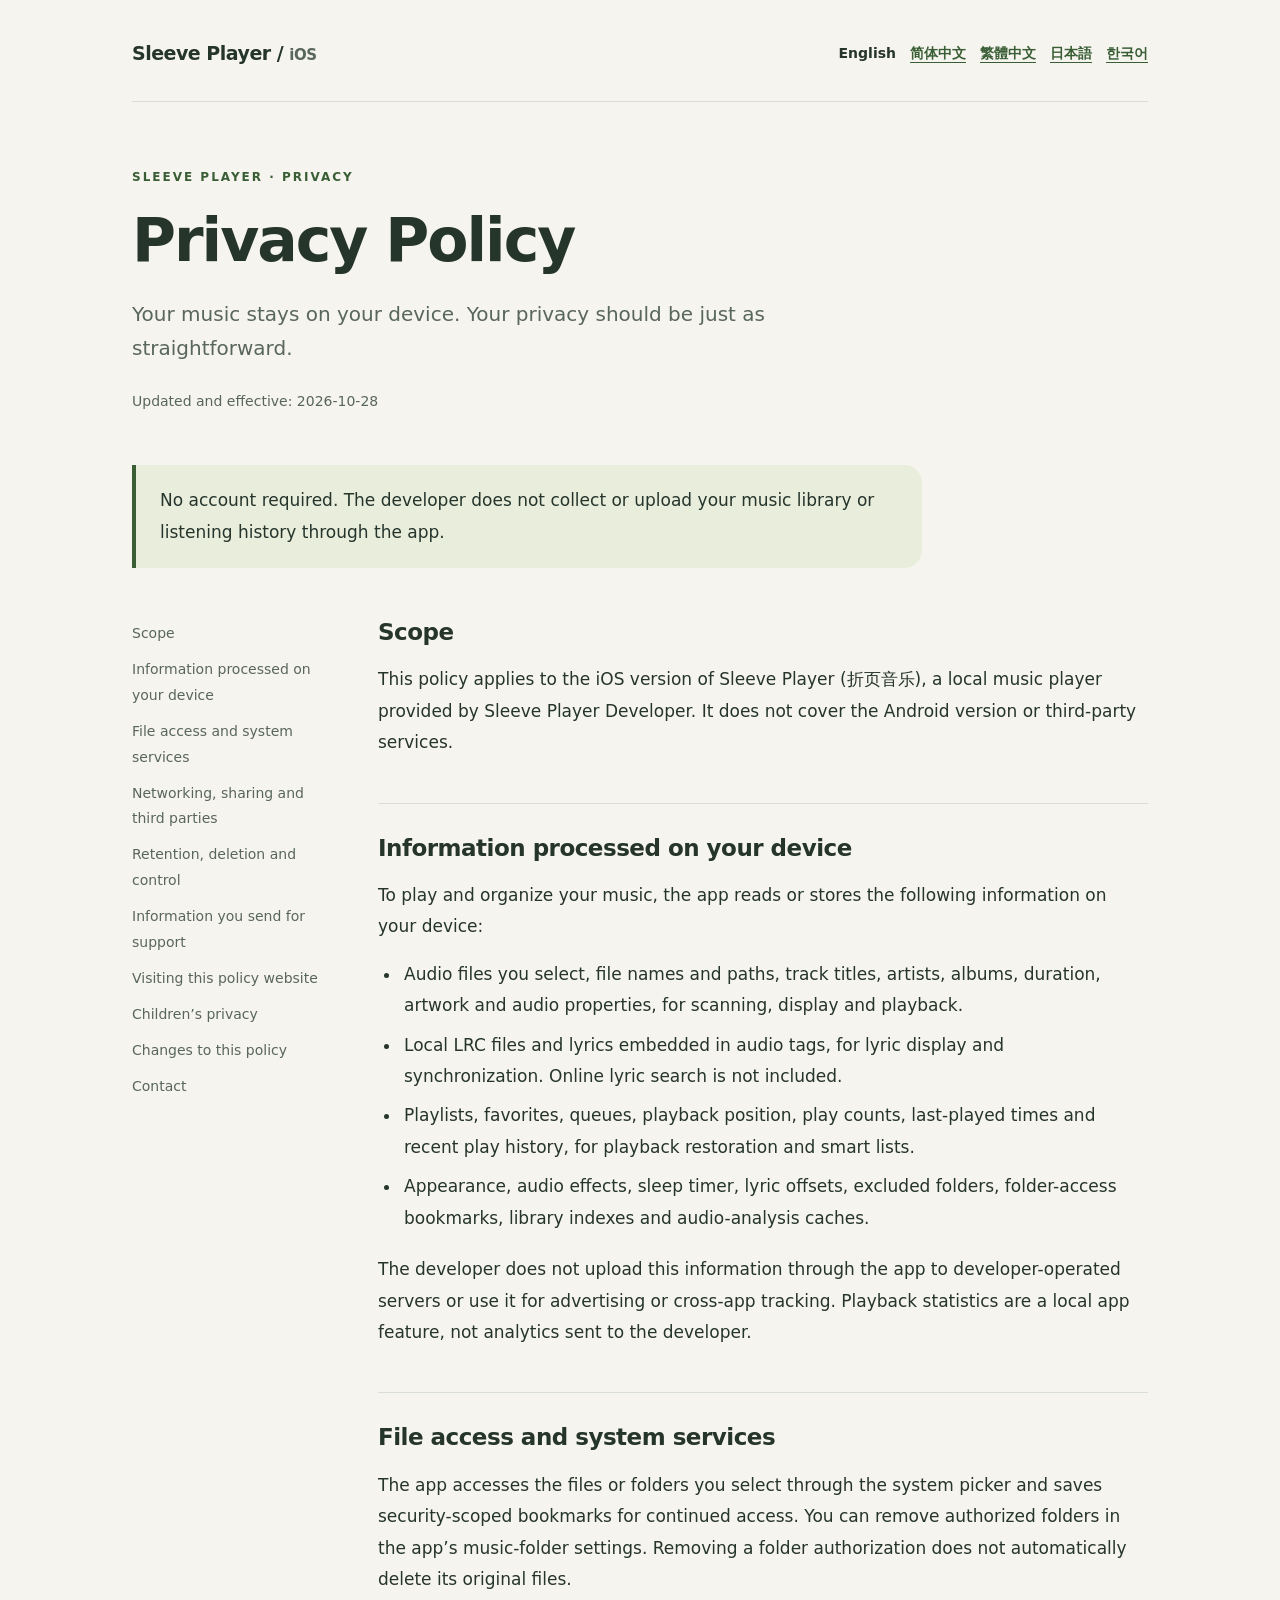
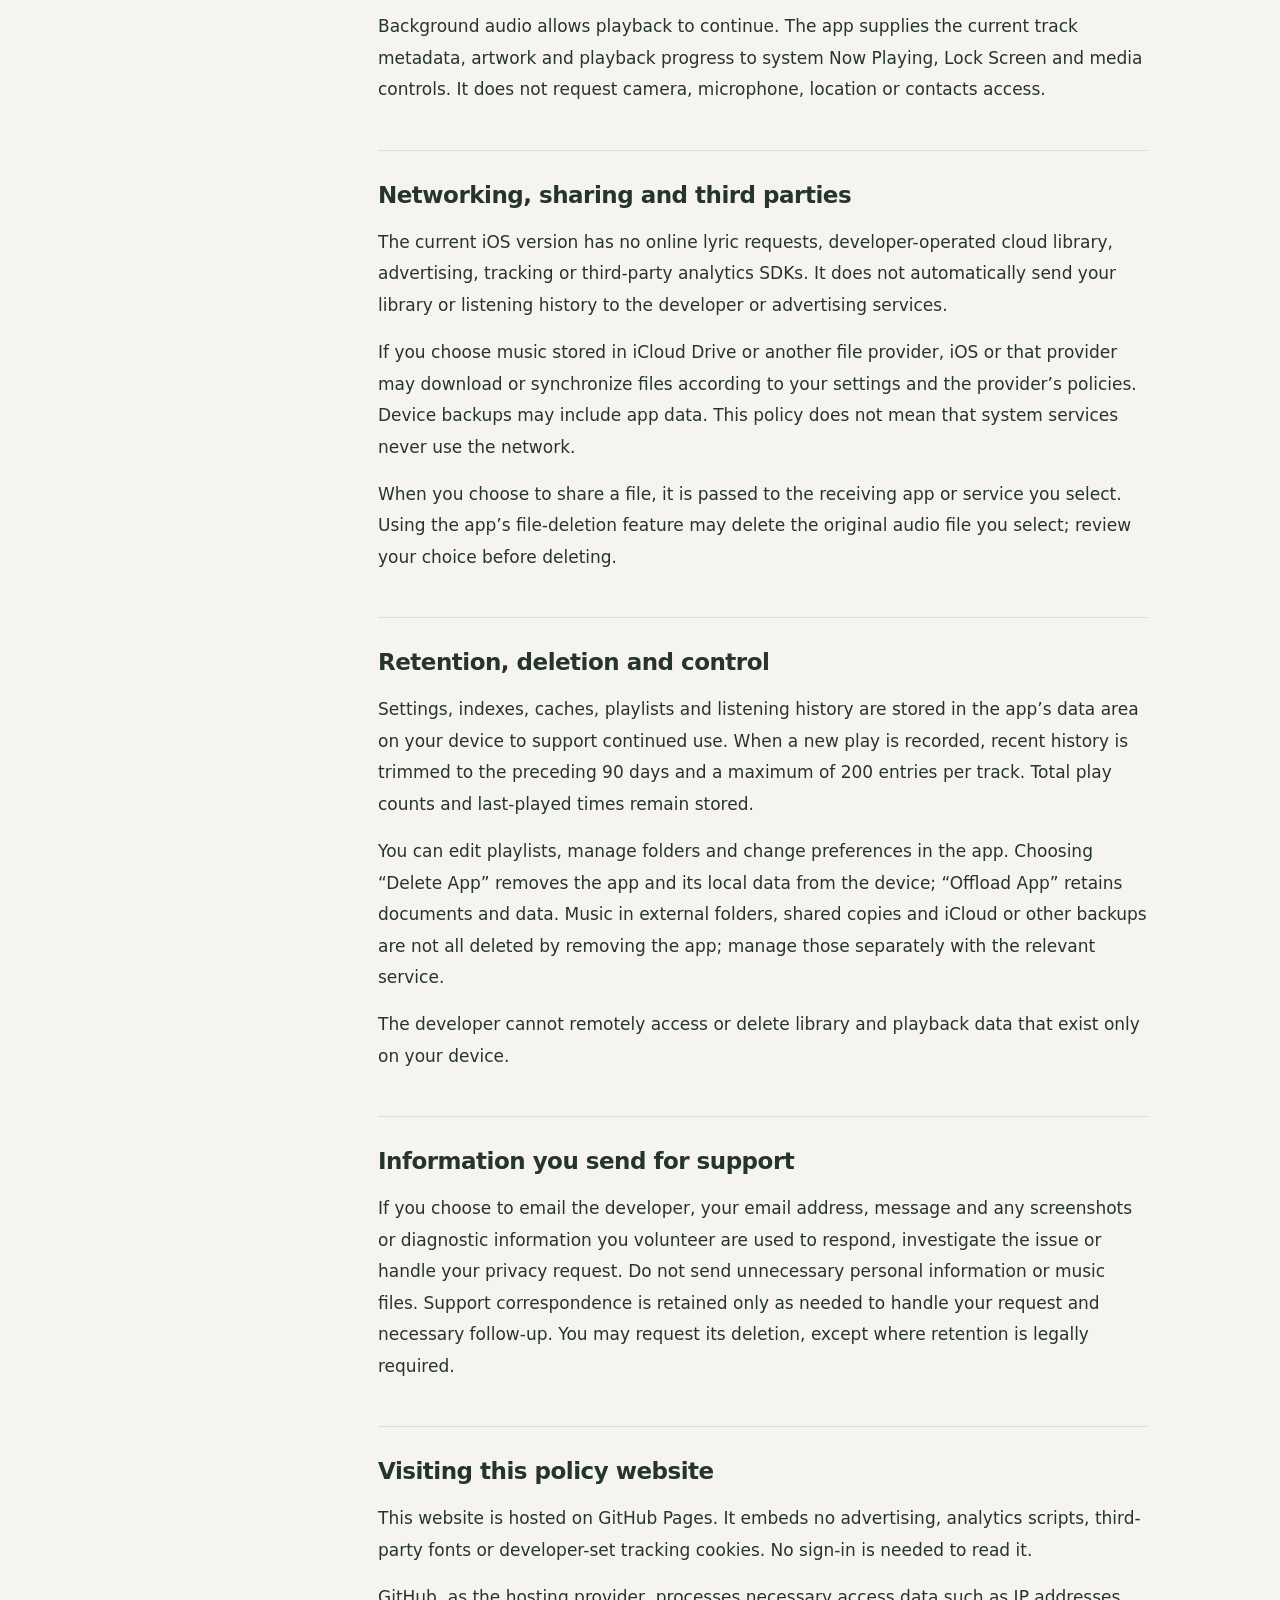
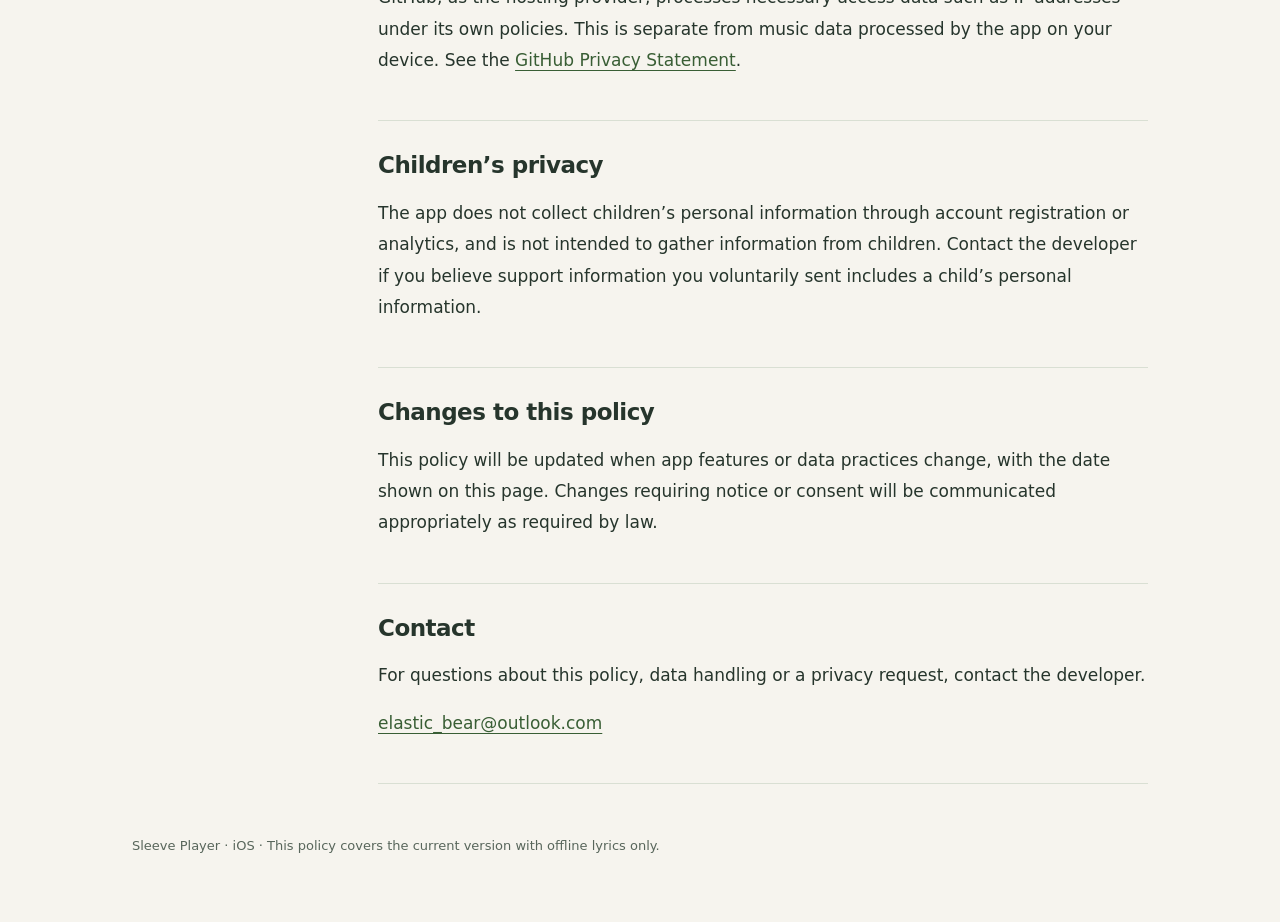
==== index.html @ a783c84b "Add Sleeve Player iOS privacy policy (5 languages)" ====
<!doctype html>
<html lang="en"><head><meta charset="utf-8"><meta name="viewport" content="width=device-width, initial-scale=1"><meta name="color-scheme" content="light dark"><meta name="referrer" content="no-referrer"><meta name="description" content="Sleeve Player iOS · Privacy Policy"><title>Privacy Policy · Sleeve Player</title><link rel="icon" href="data:image/svg+xml,%3Csvg xmlns=%22http://www.w3.org/2000/svg%22 viewBox=%220 0 32 32%22%3E%3Crect width=%2232%22 height=%2232%22 rx=%228%22 fill=%22%23395e35%22/%3E%3Ccircle cx=%2216%22 cy=%2216%22 r=%229%22 fill=%22%23e8eddc%22/%3E%3Ccircle cx=%2216%22 cy=%2216%22 r=%223%22 fill=%22%23395e35%22/%3E%3C/svg%3E"><link rel="stylesheet" href="style.css"><link rel="alternate" hreflang="en" href="index.html"><link rel="alternate" hreflang="zh-Hans" href="zh-hans.html"><link rel="alternate" hreflang="zh-Hant" href="zh-hant.html"><link rel="alternate" hreflang="ja" href="ja.html"><link rel="alternate" hreflang="ko" href="ko.html"><link rel="alternate" hreflang="x-default" href="index.html"></head>
<body><a class="skip" href="#policy">Skip to content</a><div class="shell"><div class="brand"><strong>Sleeve Player<span aria-hidden="true"> / </span><span class="note">iOS</span></strong><nav aria-label="Language"><span lang="en" aria-current="page">English</span><a href="zh-hans.html" lang="zh-Hans" hreflang="zh-Hans">简体中文</a><a href="zh-hant.html" lang="zh-Hant" hreflang="zh-Hant">繁體中文</a><a href="ja.html" lang="ja" hreflang="ja">日本語</a><a href="ko.html" lang="ko" hreflang="ko">한국어</a></nav></div><header><div class="eyebrow">SLEEVE PLAYER · PRIVACY</div><h1>Privacy Policy</h1><p class="lead">Your music stays on your device. Your privacy should be just as straightforward.</p><p class="date">Updated and effective: 2026-10-28</p></header><div class="summary"><p>No account required. The developer does not collect or upload your music library or listening history through the app.</p></div><main id="policy" class="layout"><aside aria-label="Contents"><a href="#scope">Scope</a><a href="#local">Information processed on your device</a><a href="#permissions">File access and system services</a><a href="#network">Networking, sharing and third parties</a><a href="#retention">Retention, deletion and control</a><a href="#support">Information you send for support</a><a href="#website">Visiting this policy website</a><a href="#children">Children’s privacy</a><a href="#updates">Changes to this policy</a><a href="#contact">Contact</a></aside><article><section id="scope"><h2>Scope</h2><p>This policy applies to the iOS version of Sleeve Player (折页音乐), a local music player provided by Sleeve Player Developer. It does not cover the Android version or third-party services.</p></section><section id="local"><h2>Information processed on your device</h2><p>To play and organize your music, the app reads or stores the following information on your device:</p><ul><li>Audio files you select, file names and paths, track titles, artists, albums, duration, artwork and audio properties, for scanning, display and playback.</li><li>Local LRC files and lyrics embedded in audio tags, for lyric display and synchronization. Online lyric search is not included.</li><li>Playlists, favorites, queues, playback position, play counts, last-played times and recent play history, for playback restoration and smart lists.</li><li>Appearance, audio effects, sleep timer, lyric offsets, excluded folders, folder-access bookmarks, library indexes and audio-analysis caches.</li></ul><p>The developer does not upload this information through the app to developer-operated servers or use it for advertising or cross-app tracking. Playback statistics are a local app feature, not analytics sent to the developer.</p></section><section id="permissions"><h2>File access and system services</h2><p>The app accesses the files or folders you select through the system picker and saves security-scoped bookmarks for continued access. You can remove authorized folders in the app’s music-folder settings. Removing a folder authorization does not automatically delete its original files.</p><p>Background audio allows playback to continue. The app supplies the current track metadata, artwork and playback progress to system Now Playing, Lock Screen and media controls. It does not request camera, microphone, location or contacts access.</p></section><section id="network"><h2>Networking, sharing and third parties</h2><p>The current iOS version has no online lyric requests, developer-operated cloud library, advertising, tracking or third-party analytics SDKs. It does not automatically send your library or listening history to the developer or advertising services.</p><p>If you choose music stored in iCloud Drive or another file provider, iOS or that provider may download or synchronize files according to your settings and the provider’s policies. Device backups may include app data. This policy does not mean that system services never use the network.</p><p>When you choose to share a file, it is passed to the receiving app or service you select. Using the app’s file-deletion feature may delete the original audio file you select; review your choice before deleting.</p></section><section id="retention"><h2>Retention, deletion and control</h2><p>Settings, indexes, caches, playlists and listening history are stored in the app’s data area on your device to support continued use. When a new play is recorded, recent history is trimmed to the preceding 90 days and a maximum of 200 entries per track. Total play counts and last-played times remain stored.</p><p>You can edit playlists, manage folders and change preferences in the app. Choosing “Delete App” removes the app and its local data from the device; “Offload App” retains documents and data. Music in external folders, shared copies and iCloud or other backups are not all deleted by removing the app; manage those separately with the relevant service.</p><p>The developer cannot remotely access or delete library and playback data that exist only on your device.</p></section><section id="support"><h2>Information you send for support</h2><p>If you choose to email the developer, your email address, message and any screenshots or diagnostic information you volunteer are used to respond, investigate the issue or handle your privacy request. Do not send unnecessary personal information or music files. Support correspondence is retained only as needed to handle your request and necessary follow-up. You may request its deletion, except where retention is legally required.</p></section><section id="website"><h2>Visiting this policy website</h2><p>This website is hosted on GitHub Pages. It embeds no advertising, analytics scripts, third-party fonts or developer-set tracking cookies. No sign-in is needed to read it.</p><p>GitHub, as the hosting provider, processes necessary access data such as IP addresses under its own policies. This is separate from music data processed by the app on your device. See the <a href="https://docs.github.com/en/site-policy/privacy-policies/github-general-privacy-statement" rel="noreferrer">GitHub Privacy Statement</a>.</p></section><section id="children"><h2>Children’s privacy</h2><p>The app does not collect children’s personal information through account registration or analytics, and is not intended to gather information from children. Contact the developer if you believe support information you voluntarily sent includes a child’s personal information.</p></section><section id="updates"><h2>Changes to this policy</h2><p>This policy will be updated when app features or data practices change, with the date shown on this page. Changes requiring notice or consent will be communicated appropriately as required by law.</p></section><section id="contact"><h2>Contact</h2><p>For questions about this policy, data handling or a privacy request, contact the developer.</p><p><a href="mailto:elastic_bear@outlook.com">elastic_bear@outlook.com</a></p></section></article></main><footer>Sleeve Player · iOS · This policy covers the current version with offline lyrics only.</footer></div></body></html>
---- style.css ----
:root{color-scheme:light dark;--bg:#f6f4ee;--paper:#fffefa;--ink:#26352c;--muted:#58665b;--line:#d9dfd3;--accent:#395e35;--wash:#e8eddc}*{box-sizing:border-box}html{scroll-behavior:smooth;scroll-padding-top:24px}body{margin:0;background:var(--bg);color:var(--ink);font:17px/1.85 system-ui,-apple-system,BlinkMacSystemFont,"Segoe UI",sans-serif}a{color:var(--accent);text-underline-offset:4px}a:focus-visible{outline:3px solid var(--accent);outline-offset:5px;border-radius:3px}.skip{position:absolute;left:16px;top:-100px;background:var(--paper);padding:8px 16px}.skip:focus{top:12px}.shell{max-width:1080px;margin:auto;padding:36px 32px 64px}.brand{display:flex;justify-content:space-between;align-items:center;gap:20px;padding-bottom:30px;border-bottom:1px solid var(--line);font-size:14px;font-weight:650}.brand strong{font-size:19px;letter-spacing:-.5px}.brand nav{display:flex;gap:10px 14px;flex-wrap:wrap;justify-content:flex-end;max-width:min(100%,420px)}header{padding:64px 0 34px;max-width:790px}.eyebrow{font-size:12px;font-weight:700;letter-spacing:2px;color:var(--accent)}h1{font-size:clamp(36px,6vw,60px);line-height:1.15;letter-spacing:-2px;margin:18px 0 22px}h2{font-size:23px;line-height:1.4;letter-spacing:-.5px;margin:0 0 16px}p{margin:0 0 16px}.lead{font-size:20px;color:var(--muted);line-height:1.7}.date{font-size:14px;color:var(--muted);margin-top:24px}.summary{border-left:4px solid var(--accent);padding:20px 24px;background:var(--wash);border-radius:0 18px 18px 0;max-width:790px}.summary p{margin:0}.layout{display:grid;grid-template-columns:190px minmax(0,1fr);gap:56px;padding-top:48px}aside{font-size:14px;align-self:start;position:sticky;top:24px}aside a{display:block;text-decoration:none;color:var(--muted);padding:5px 0}article{min-width:0}section{padding:0 0 28px;margin:0 0 28px;border-bottom:1px solid var(--line)}ul{padding-left:23px;margin:12px 0 20px}li{padding-left:3px;margin-bottom:8px}.note{font-size:15px;color:var(--muted)}footer{padding-top:22px;font-size:13px;color:var(--muted)}.contact-pending{border:1px dashed var(--line);padding:16px;border-radius:12px}.table-wrap{overflow-x:auto}table{border-collapse:collapse;width:100%;font-size:15px;margin:20px 0}th,td{border-bottom:1px solid var(--line);text-align:left;vertical-align:top;padding:12px 12px 12px 0}th{font-weight:650}th:first-child{width:28%}@media(max-width:720px){.shell{padding:24px 18px 44px}.brand{align-items:flex-start;flex-wrap:wrap}.brand nav{gap:8px 12px;max-width:100%;justify-content:flex-start;font-size:13px}header{padding-top:44px}.layout{grid-template-columns:1fr;gap:32px;padding-top:32px}aside{position:static;display:flex;flex-wrap:wrap;gap:4px 18px;border-bottom:1px solid var(--line);padding-bottom:22px}h1{letter-spacing:-1px}.lead{font-size:18px}.summary{padding:18px}body{font-size:16px}}@media(prefers-color-scheme:dark){:root{--bg:#17201b;--paper:#1c2820;--ink:#edf0e7;--muted:#b5c3b5;--line:#37473a;--accent:#bfd5a4;--wash:#253429}}@media(prefers-reduced-motion:reduce){html{scroll-behavior:auto}}@media print{body{background:white;color:black;font-size:11pt}.shell{padding:0}.brand nav,aside,.skip{display:none}.layout{display:block}header{padding-top:24px}section{break-inside:avoid}.summary{background:none}a{color:inherit}}
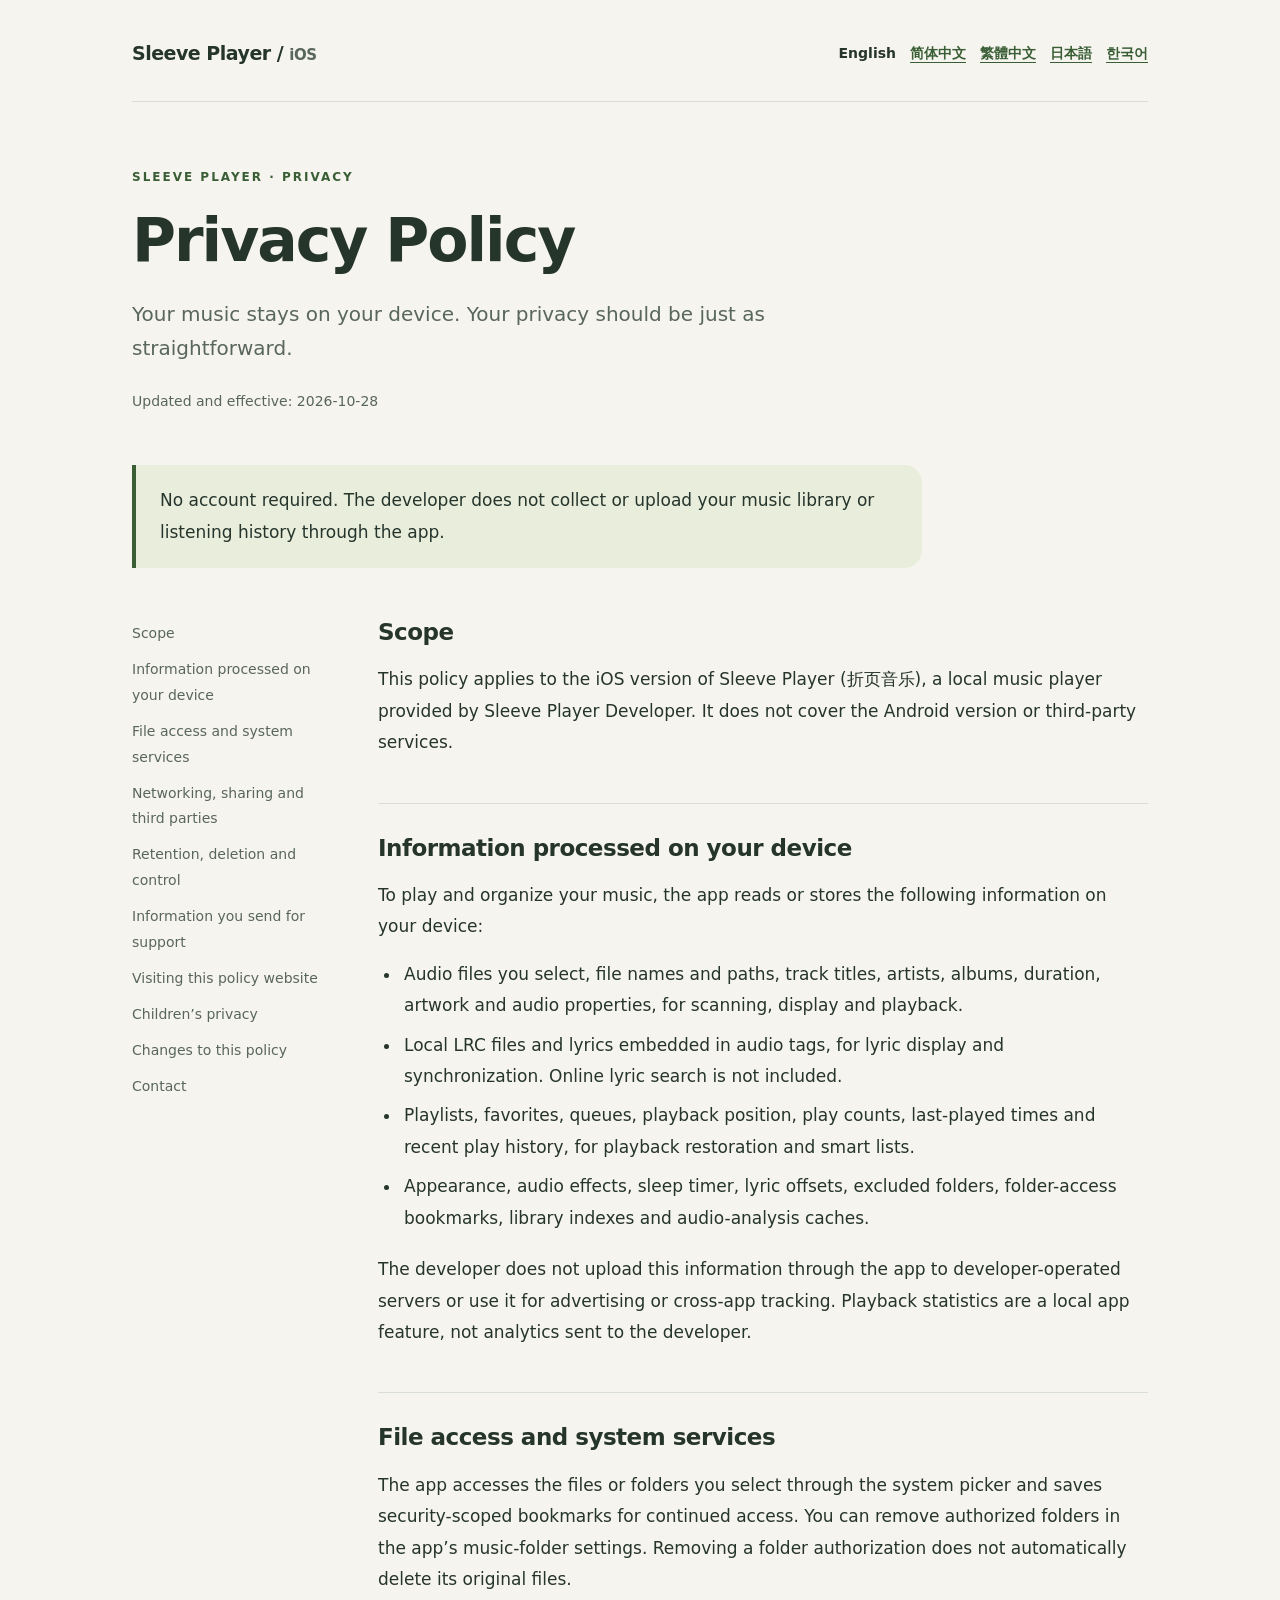
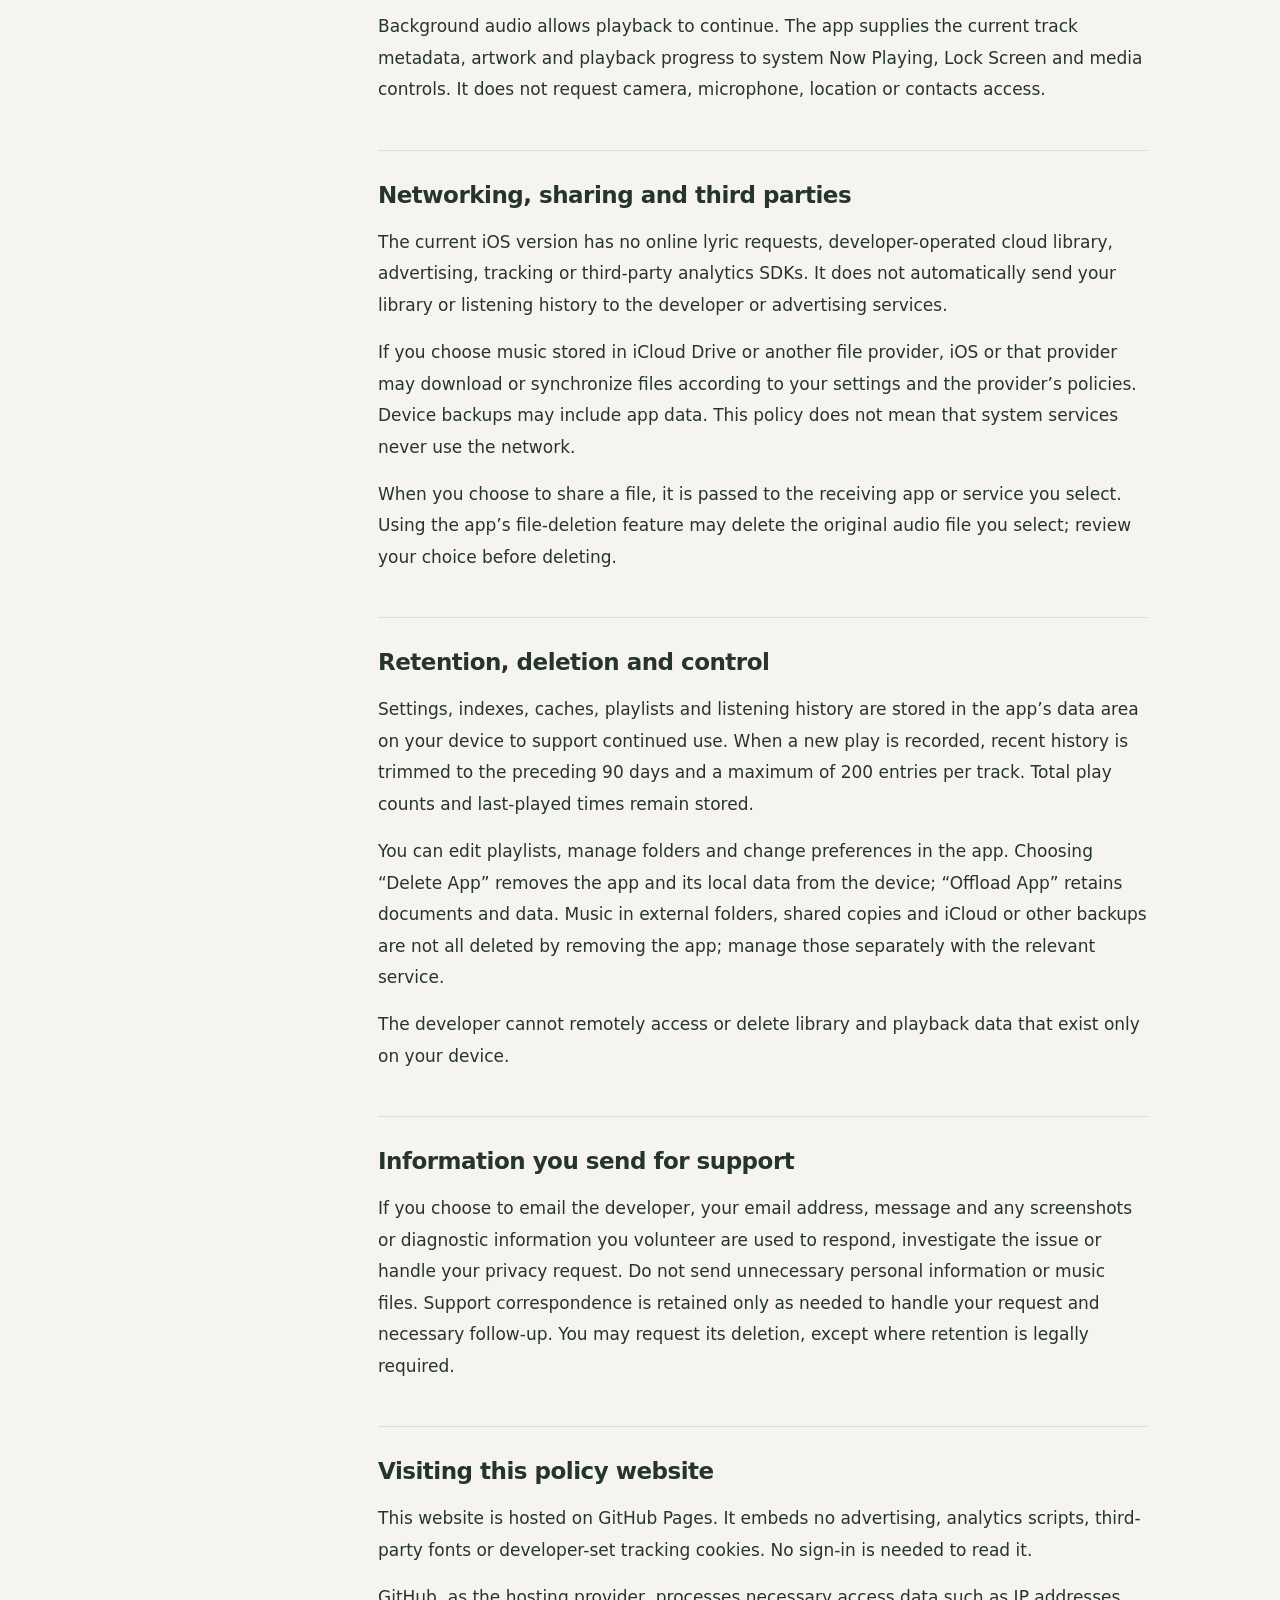
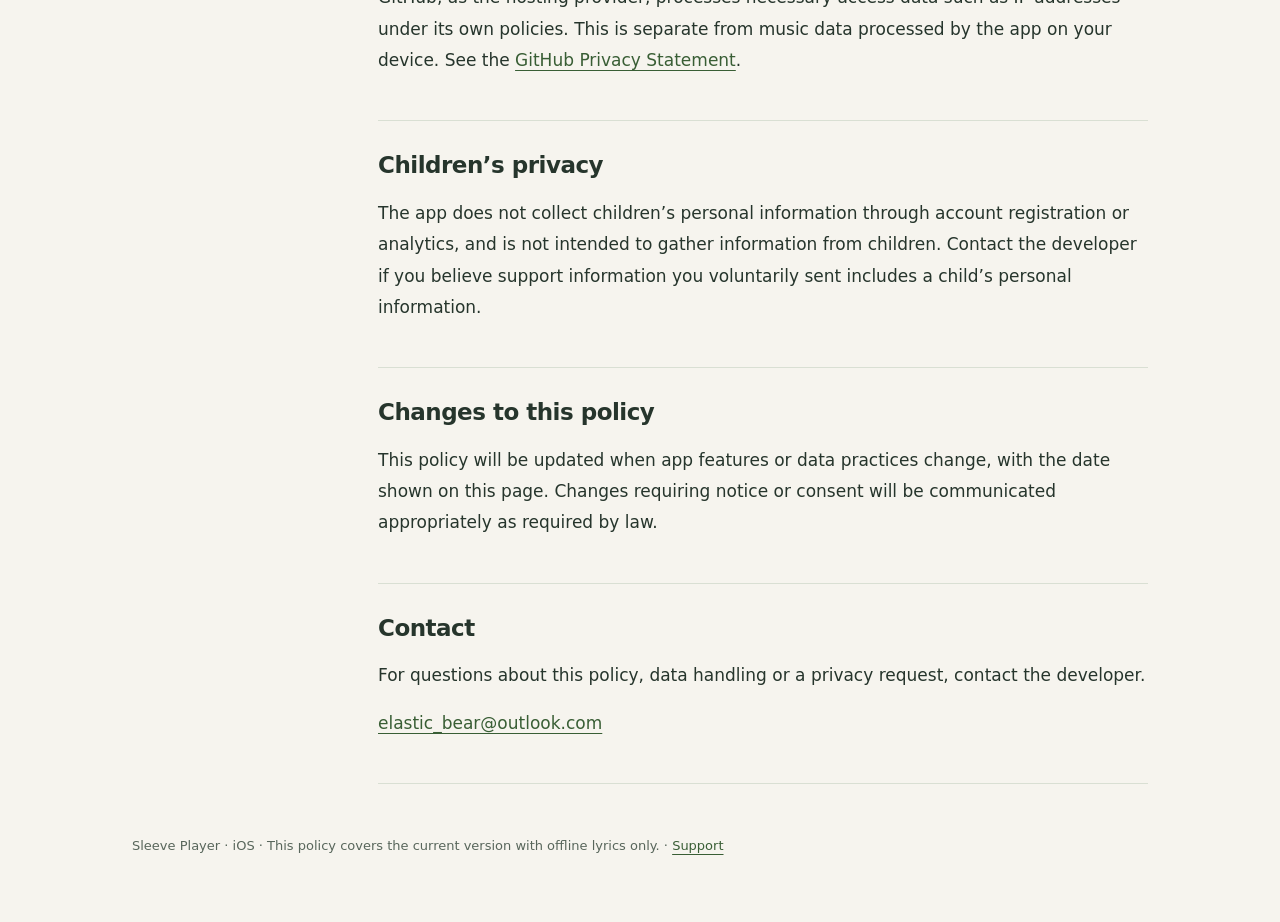
==== commit d1333fec: "Add Sleeve Player support pages (5 languages)" ====
--- a/index.html
+++ b/index.html
@@ -1,3 +1,3 @@
 <!doctype html>
 <html lang="en"><head><meta charset="utf-8"><meta name="viewport" content="width=device-width, initial-scale=1"><meta name="color-scheme" content="light dark"><meta name="referrer" content="no-referrer"><meta name="description" content="Sleeve Player iOS · Privacy Policy"><title>Privacy Policy · Sleeve Player</title><link rel="icon" href="data:image/svg+xml,%3Csvg xmlns=%22http://www.w3.org/2000/svg%22 viewBox=%220 0 32 32%22%3E%3Crect width=%2232%22 height=%2232%22 rx=%228%22 fill=%22%23395e35%22/%3E%3Ccircle cx=%2216%22 cy=%2216%22 r=%229%22 fill=%22%23e8eddc%22/%3E%3Ccircle cx=%2216%22 cy=%2216%22 r=%223%22 fill=%22%23395e35%22/%3E%3C/svg%3E"><link rel="stylesheet" href="style.css"><link rel="alternate" hreflang="en" href="index.html"><link rel="alternate" hreflang="zh-Hans" href="zh-hans.html"><link rel="alternate" hreflang="zh-Hant" href="zh-hant.html"><link rel="alternate" hreflang="ja" href="ja.html"><link rel="alternate" hreflang="ko" href="ko.html"><link rel="alternate" hreflang="x-default" href="index.html"></head>
-<body><a class="skip" href="#policy">Skip to content</a><div class="shell"><div class="brand"><strong>Sleeve Player<span aria-hidden="true"> / </span><span class="note">iOS</span></strong><nav aria-label="Language"><span lang="en" aria-current="page">English</span><a href="zh-hans.html" lang="zh-Hans" hreflang="zh-Hans">简体中文</a><a href="zh-hant.html" lang="zh-Hant" hreflang="zh-Hant">繁體中文</a><a href="ja.html" lang="ja" hreflang="ja">日本語</a><a href="ko.html" lang="ko" hreflang="ko">한국어</a></nav></div><header><div class="eyebrow">SLEEVE PLAYER · PRIVACY</div><h1>Privacy Policy</h1><p class="lead">Your music stays on your device. Your privacy should be just as straightforward.</p><p class="date">Updated and effective: 2026-10-28</p></header><div class="summary"><p>No account required. The developer does not collect or upload your music library or listening history through the app.</p></div><main id="policy" class="layout"><aside aria-label="Contents"><a href="#scope">Scope</a><a href="#local">Information processed on your device</a><a href="#permissions">File access and system services</a><a href="#network">Networking, sharing and third parties</a><a href="#retention">Retention, deletion and control</a><a href="#support">Information you send for support</a><a href="#website">Visiting this policy website</a><a href="#children">Children’s privacy</a><a href="#updates">Changes to this policy</a><a href="#contact">Contact</a></aside><article><section id="scope"><h2>Scope</h2><p>This policy applies to the iOS version of Sleeve Player (折页音乐), a local music player provided by Sleeve Player Developer. It does not cover the Android version or third-party services.</p></section><section id="local"><h2>Information processed on your device</h2><p>To play and organize your music, the app reads or stores the following information on your device:</p><ul><li>Audio files you select, file names and paths, track titles, artists, albums, duration, artwork and audio properties, for scanning, display and playback.</li><li>Local LRC files and lyrics embedded in audio tags, for lyric display and synchronization. Online lyric search is not included.</li><li>Playlists, favorites, queues, playback position, play counts, last-played times and recent play history, for playback restoration and smart lists.</li><li>Appearance, audio effects, sleep timer, lyric offsets, excluded folders, folder-access bookmarks, library indexes and audio-analysis caches.</li></ul><p>The developer does not upload this information through the app to developer-operated servers or use it for advertising or cross-app tracking. Playback statistics are a local app feature, not analytics sent to the developer.</p></section><section id="permissions"><h2>File access and system services</h2><p>The app accesses the files or folders you select through the system picker and saves security-scoped bookmarks for continued access. You can remove authorized folders in the app’s music-folder settings. Removing a folder authorization does not automatically delete its original files.</p><p>Background audio allows playback to continue. The app supplies the current track metadata, artwork and playback progress to system Now Playing, Lock Screen and media controls. It does not request camera, microphone, location or contacts access.</p></section><section id="network"><h2>Networking, sharing and third parties</h2><p>The current iOS version has no online lyric requests, developer-operated cloud library, advertising, tracking or third-party analytics SDKs. It does not automatically send your library or listening history to the developer or advertising services.</p><p>If you choose music stored in iCloud Drive or another file provider, iOS or that provider may download or synchronize files according to your settings and the provider’s policies. Device backups may include app data. This policy does not mean that system services never use the network.</p><p>When you choose to share a file, it is passed to the receiving app or service you select. Using the app’s file-deletion feature may delete the original audio file you select; review your choice before deleting.</p></section><section id="retention"><h2>Retention, deletion and control</h2><p>Settings, indexes, caches, playlists and listening history are stored in the app’s data area on your device to support continued use. When a new play is recorded, recent history is trimmed to the preceding 90 days and a maximum of 200 entries per track. Total play counts and last-played times remain stored.</p><p>You can edit playlists, manage folders and change preferences in the app. Choosing “Delete App” removes the app and its local data from the device; “Offload App” retains documents and data. Music in external folders, shared copies and iCloud or other backups are not all deleted by removing the app; manage those separately with the relevant service.</p><p>The developer cannot remotely access or delete library and playback data that exist only on your device.</p></section><section id="support"><h2>Information you send for support</h2><p>If you choose to email the developer, your email address, message and any screenshots or diagnostic information you volunteer are used to respond, investigate the issue or handle your privacy request. Do not send unnecessary personal information or music files. Support correspondence is retained only as needed to handle your request and necessary follow-up. You may request its deletion, except where retention is legally required.</p></section><section id="website"><h2>Visiting this policy website</h2><p>This website is hosted on GitHub Pages. It embeds no advertising, analytics scripts, third-party fonts or developer-set tracking cookies. No sign-in is needed to read it.</p><p>GitHub, as the hosting provider, processes necessary access data such as IP addresses under its own policies. This is separate from music data processed by the app on your device. See the <a href="https://docs.github.com/en/site-policy/privacy-policies/github-general-privacy-statement" rel="noreferrer">GitHub Privacy Statement</a>.</p></section><section id="children"><h2>Children’s privacy</h2><p>The app does not collect children’s personal information through account registration or analytics, and is not intended to gather information from children. Contact the developer if you believe support information you voluntarily sent includes a child’s personal information.</p></section><section id="updates"><h2>Changes to this policy</h2><p>This policy will be updated when app features or data practices change, with the date shown on this page. Changes requiring notice or consent will be communicated appropriately as required by law.</p></section><section id="contact"><h2>Contact</h2><p>For questions about this policy, data handling or a privacy request, contact the developer.</p><p><a href="mailto:elastic_bear@outlook.com">elastic_bear@outlook.com</a></p></section></article></main><footer>Sleeve Player · iOS · This policy covers the current version with offline lyrics only.</footer></div></body></html>
+<body><a class="skip" href="#policy">Skip to content</a><div class="shell"><div class="brand"><strong>Sleeve Player<span aria-hidden="true"> / </span><span class="note">iOS</span></strong><nav aria-label="Language"><span lang="en" aria-current="page">English</span><a href="zh-hans.html" lang="zh-Hans" hreflang="zh-Hans">简体中文</a><a href="zh-hant.html" lang="zh-Hant" hreflang="zh-Hant">繁體中文</a><a href="ja.html" lang="ja" hreflang="ja">日本語</a><a href="ko.html" lang="ko" hreflang="ko">한국어</a></nav></div><header><div class="eyebrow">SLEEVE PLAYER · PRIVACY</div><h1>Privacy Policy</h1><p class="lead">Your music stays on your device. Your privacy should be just as straightforward.</p><p class="date">Updated and effective: 2026-10-28</p></header><div class="summary"><p>No account required. The developer does not collect or upload your music library or listening history through the app.</p></div><main id="policy" class="layout"><aside aria-label="Contents"><a href="#scope">Scope</a><a href="#local">Information processed on your device</a><a href="#permissions">File access and system services</a><a href="#network">Networking, sharing and third parties</a><a href="#retention">Retention, deletion and control</a><a href="#support">Information you send for support</a><a href="#website">Visiting this policy website</a><a href="#children">Children’s privacy</a><a href="#updates">Changes to this policy</a><a href="#contact">Contact</a></aside><article><section id="scope"><h2>Scope</h2><p>This policy applies to the iOS version of Sleeve Player (折页音乐), a local music player provided by Sleeve Player Developer. It does not cover the Android version or third-party services.</p></section><section id="local"><h2>Information processed on your device</h2><p>To play and organize your music, the app reads or stores the following information on your device:</p><ul><li>Audio files you select, file names and paths, track titles, artists, albums, duration, artwork and audio properties, for scanning, display and playback.</li><li>Local LRC files and lyrics embedded in audio tags, for lyric display and synchronization. Online lyric search is not included.</li><li>Playlists, favorites, queues, playback position, play counts, last-played times and recent play history, for playback restoration and smart lists.</li><li>Appearance, audio effects, sleep timer, lyric offsets, excluded folders, folder-access bookmarks, library indexes and audio-analysis caches.</li></ul><p>The developer does not upload this information through the app to developer-operated servers or use it for advertising or cross-app tracking. Playback statistics are a local app feature, not analytics sent to the developer.</p></section><section id="permissions"><h2>File access and system services</h2><p>The app accesses the files or folders you select through the system picker and saves security-scoped bookmarks for continued access. You can remove authorized folders in the app’s music-folder settings. Removing a folder authorization does not automatically delete its original files.</p><p>Background audio allows playback to continue. The app supplies the current track metadata, artwork and playback progress to system Now Playing, Lock Screen and media controls. It does not request camera, microphone, location or contacts access.</p></section><section id="network"><h2>Networking, sharing and third parties</h2><p>The current iOS version has no online lyric requests, developer-operated cloud library, advertising, tracking or third-party analytics SDKs. It does not automatically send your library or listening history to the developer or advertising services.</p><p>If you choose music stored in iCloud Drive or another file provider, iOS or that provider may download or synchronize files according to your settings and the provider’s policies. Device backups may include app data. This policy does not mean that system services never use the network.</p><p>When you choose to share a file, it is passed to the receiving app or service you select. Using the app’s file-deletion feature may delete the original audio file you select; review your choice before deleting.</p></section><section id="retention"><h2>Retention, deletion and control</h2><p>Settings, indexes, caches, playlists and listening history are stored in the app’s data area on your device to support continued use. When a new play is recorded, recent history is trimmed to the preceding 90 days and a maximum of 200 entries per track. Total play counts and last-played times remain stored.</p><p>You can edit playlists, manage folders and change preferences in the app. Choosing “Delete App” removes the app and its local data from the device; “Offload App” retains documents and data. Music in external folders, shared copies and iCloud or other backups are not all deleted by removing the app; manage those separately with the relevant service.</p><p>The developer cannot remotely access or delete library and playback data that exist only on your device.</p></section><section id="support"><h2>Information you send for support</h2><p>If you choose to email the developer, your email address, message and any screenshots or diagnostic information you volunteer are used to respond, investigate the issue or handle your privacy request. Do not send unnecessary personal information or music files. Support correspondence is retained only as needed to handle your request and necessary follow-up. You may request its deletion, except where retention is legally required.</p></section><section id="website"><h2>Visiting this policy website</h2><p>This website is hosted on GitHub Pages. It embeds no advertising, analytics scripts, third-party fonts or developer-set tracking cookies. No sign-in is needed to read it.</p><p>GitHub, as the hosting provider, processes necessary access data such as IP addresses under its own policies. This is separate from music data processed by the app on your device. See the <a href="https://docs.github.com/en/site-policy/privacy-policies/github-general-privacy-statement" rel="noreferrer">GitHub Privacy Statement</a>.</p></section><section id="children"><h2>Children’s privacy</h2><p>The app does not collect children’s personal information through account registration or analytics, and is not intended to gather information from children. Contact the developer if you believe support information you voluntarily sent includes a child’s personal information.</p></section><section id="updates"><h2>Changes to this policy</h2><p>This policy will be updated when app features or data practices change, with the date shown on this page. Changes requiring notice or consent will be communicated appropriately as required by law.</p></section><section id="contact"><h2>Contact</h2><p>For questions about this policy, data handling or a privacy request, contact the developer.</p><p><a href="mailto:elastic_bear@outlook.com">elastic_bear@outlook.com</a></p></section></article></main><footer>Sleeve Player · iOS · This policy covers the current version with offline lyrics only. · <a href="support.html">Support</a></footer></div></body></html>
